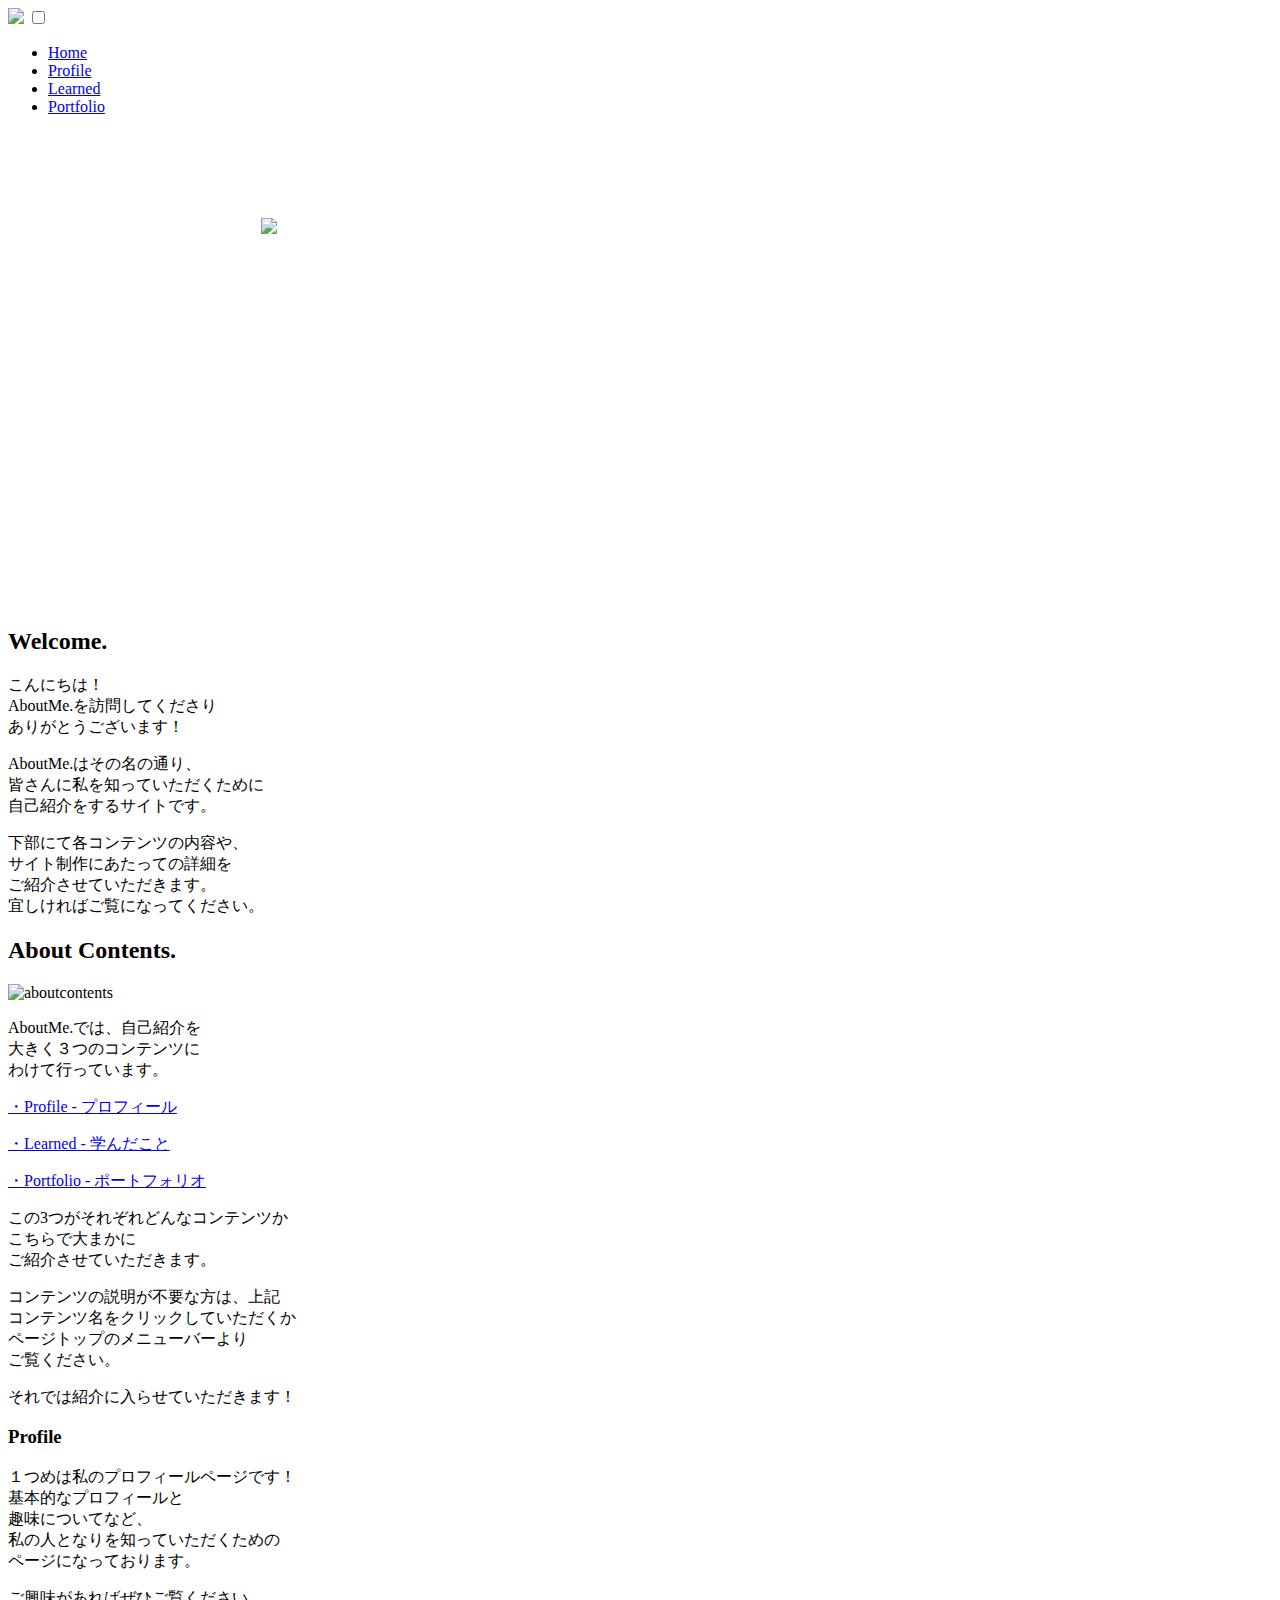
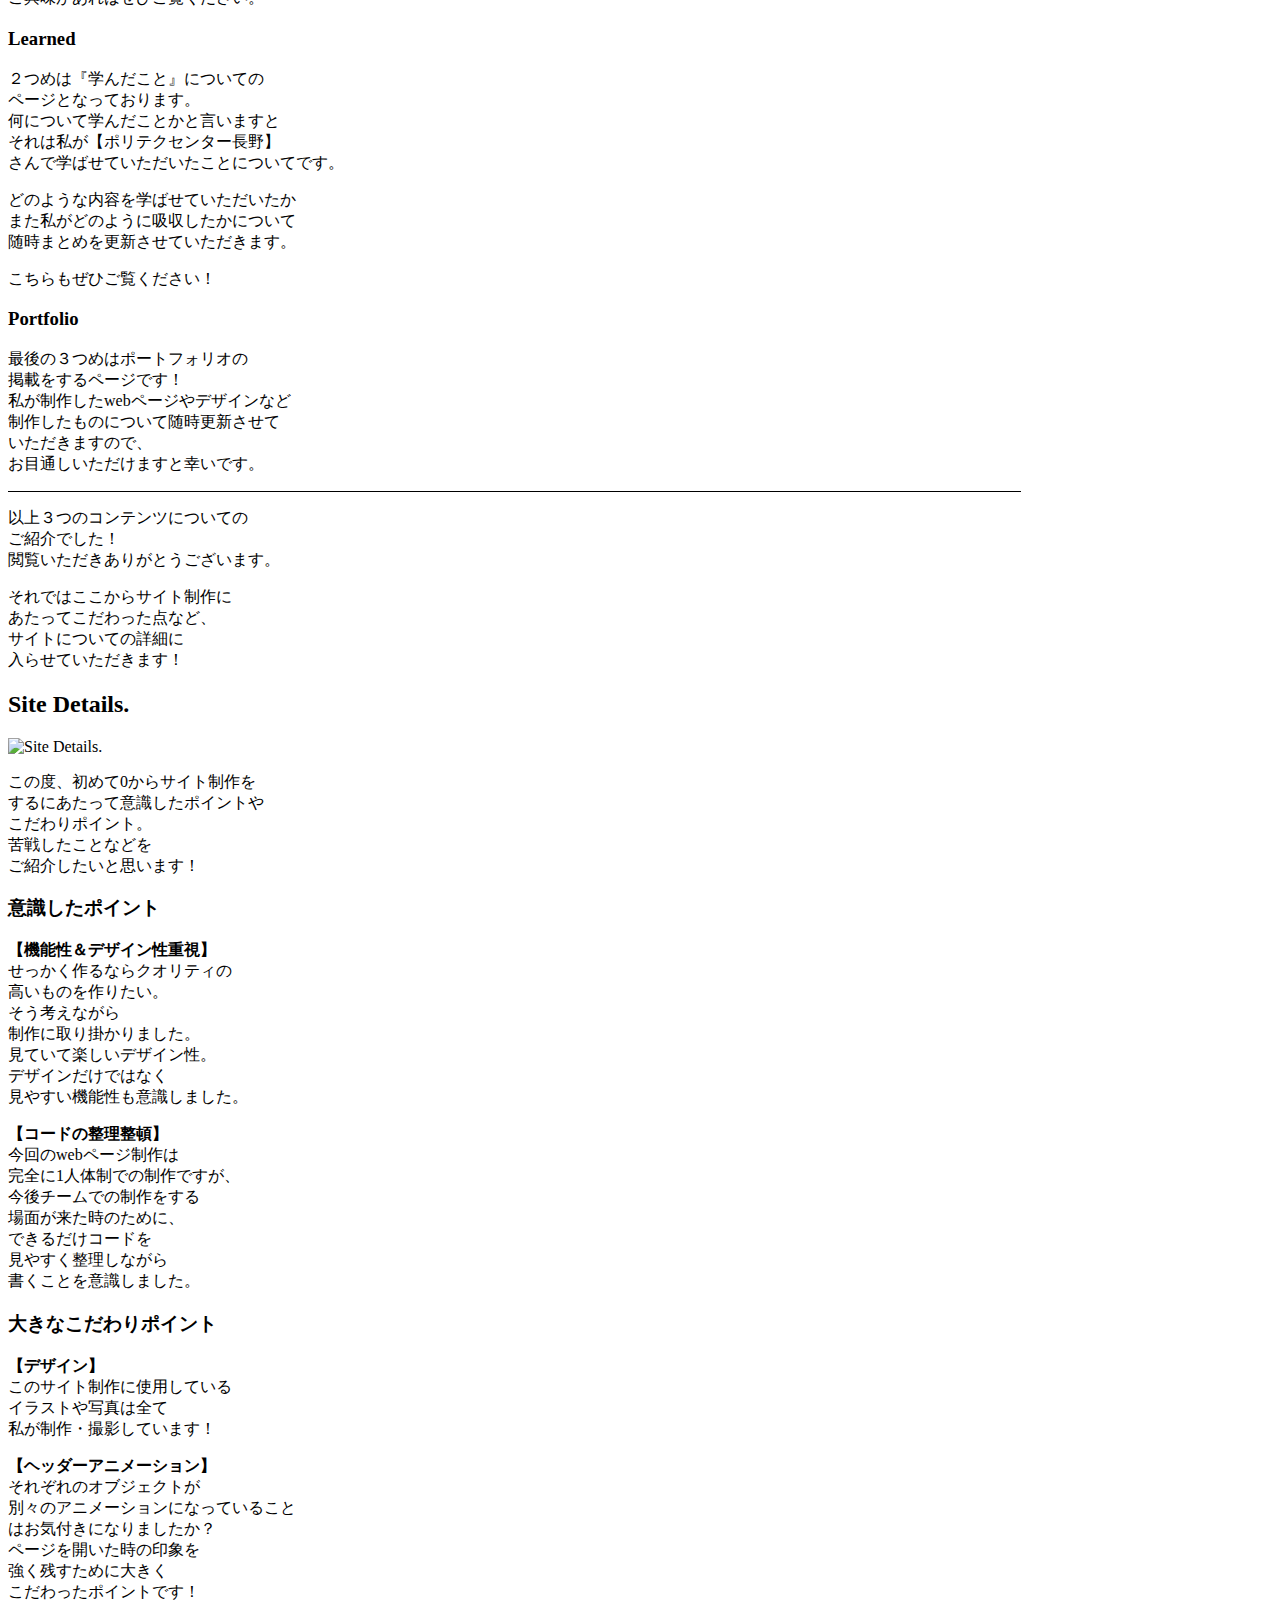
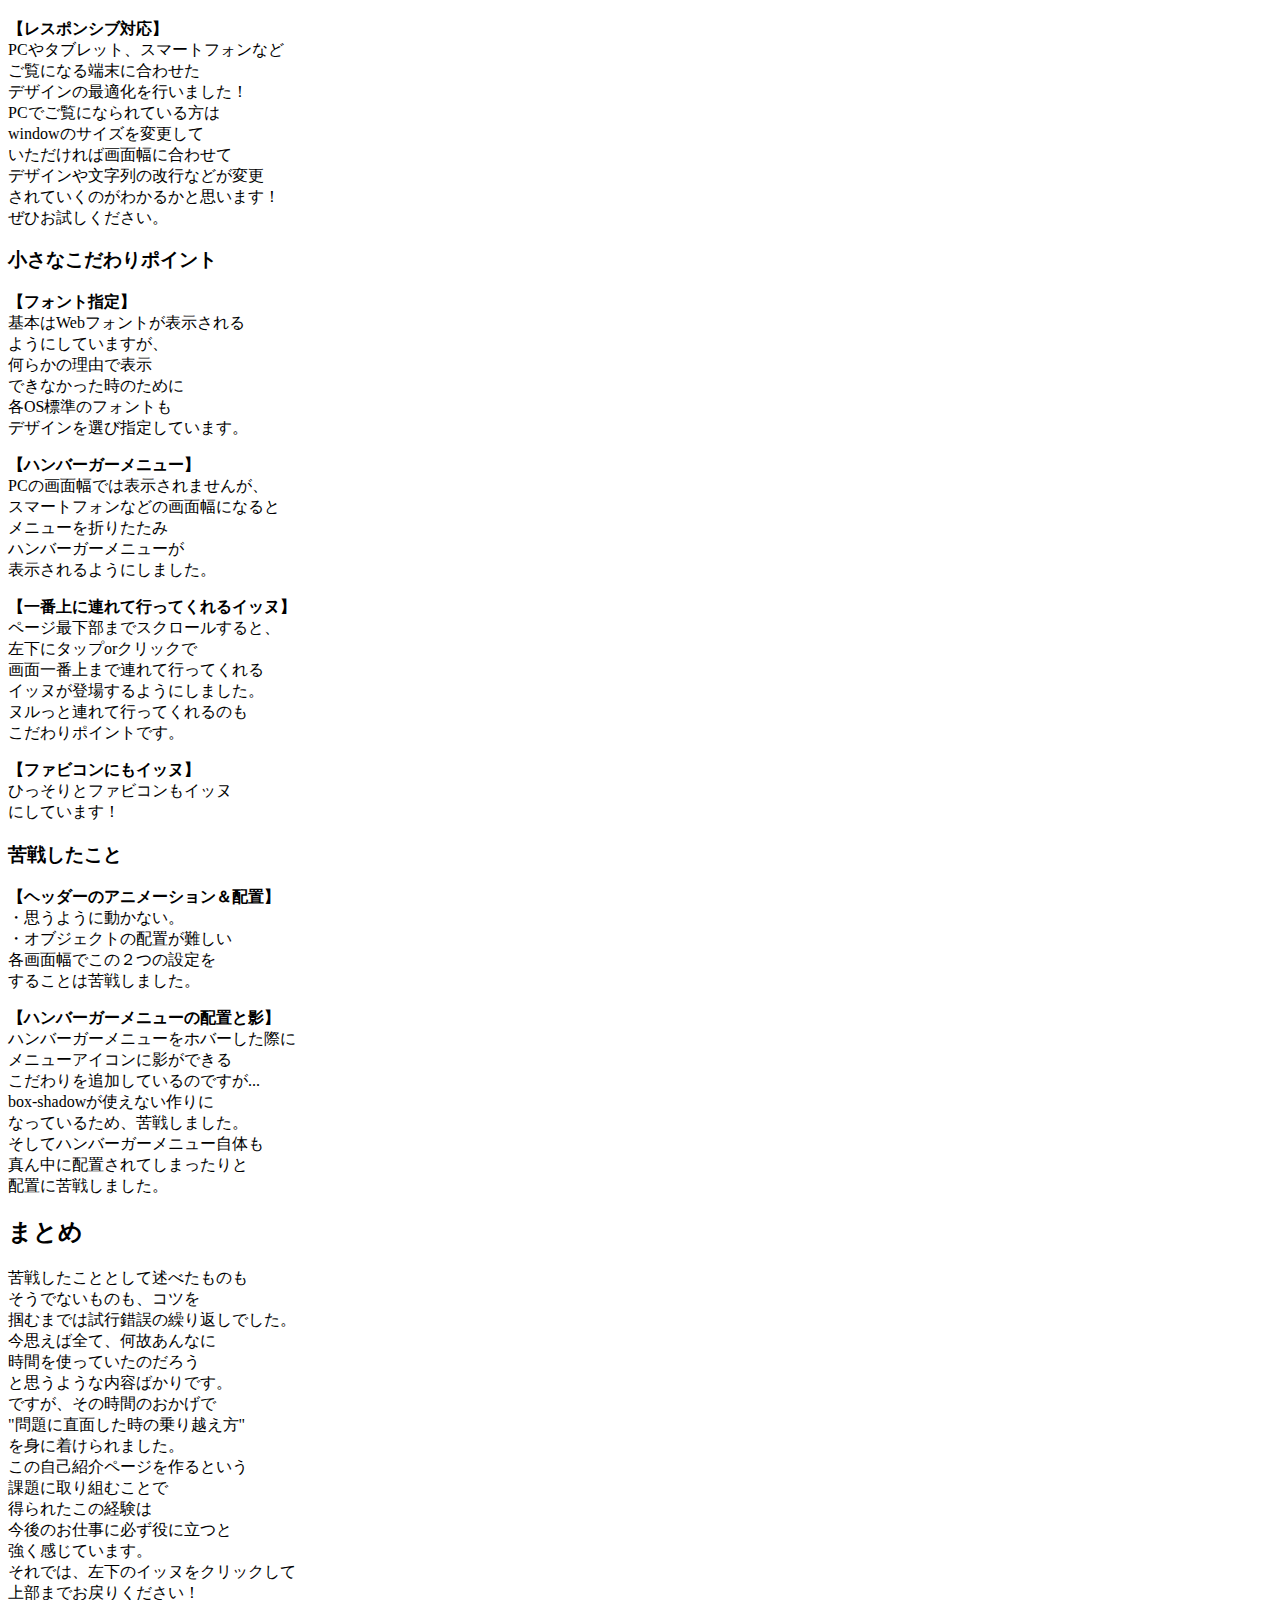
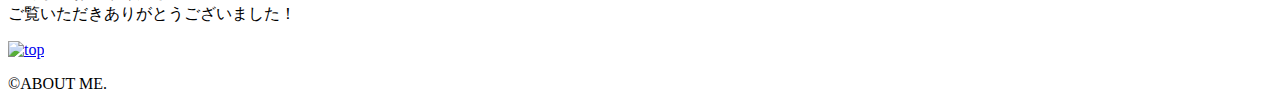
==== index.html @ 85efaa36 "Create index.html" ====
<!DOCTYPE html>
<html>
  <head>
    <meta charset="UTF-8">
    <link rel="stylesheet" type="text/css" href="style.css">
    <link rel="icon" href="favicon.ico">
    <link rel="preconnect" href="https://fonts.googleapis.com">
    <link rel="preconnect" href="https://fonts.gstatic.com" crossorigin>
    <link href="https://fonts.googleapis.com/css2?family=Kiwi+Maru&display=swap" rel="stylesheet">
    <title>ABOUT ME.</title>

    <!-- CSS OPEN -->
    <style type="text/css">

      header 
      { position: relative;
        height: 600px;    /**  ↓トップ背景画像↓  **/
        background: url("Media/sea2.jpg")  no-repeat;
        background-position:center left bottom;
        background-size: cover;
        background-attachment: fixed;
        overflow: hidden; 
      }

      header .logo-header 
      { position: absolute;
        top: 35%;
        left: 0;
        right: 0;
        display: block;
        width: 60%;
        margin: 0 auto; 
        background-size: contain;
      }

      header .fore-img 
      { position: absolute;
        top: 200px;
        left: 80%;
        width: 960px;
        height: 733px;
        margin-left: -480px;    /**  ↓トップフォアイメージ↓  **/
        background-image: url("Media/ink.png");
        background-repeat: no-repeat;
        background-position: right bottom;
        z-index: 1;
        background-size: contain;
      }

      header .back-img
      { position: absolute;
        top: 100px;
        width: 90%;
        height: 90%;          /**  ↓トップバックイメージ↓  **/
        background-image: url("Media/coffee.png");
        background-repeat: no-repeat;
        background-position: top left;
        background-size: contain;
      }

      @media screen and (max-width: 1000px) 
        { header .logo-header
          { top: 45%;
            width: 70%; }
        } 
      @media screen and (max-width: 650px) 
        { header .logo-header
          { top: 50%;
            width: 80%; }
        } 
      @media screen and (max-width: 400px) 
        { header .logo-header
          { top: 50%;
            width: 100%; }
        } 
      
      @media screen and (max-width: 1363px) 
        { header .fore-img 
          { width: 70%; }
        } 
      @media screen and (max-width: 1200px) 
        { header .fore-img 
          { top: 100px;
            left: 100%;
            height: 820px;
            margin-left: -600px;
            width: 60%; }
        } 
      @media screen and (max-width: 1120px) 
        { header .fore-img 
          { top: 100px;
            left: 100%;
            height: 790px;
            margin-left: -490px;
            width: 60%; }
        } 
      @media screen and (max-width: 1000px) 
        { header .fore-img 
          { top: 100px;
            left: 100%;
            height: 770px;
            margin-left: -440px;
            width: 60%; }
        } 
      @media screen and (max-width: 900px) 
        { header .fore-img 
          { top: 100px;
            left: 100%;
            height: 740px;
            margin-left: -390px;
            width: 60%; }
        } 
      @media screen and (max-width: 800px) 
        { header .fore-img 
          { top: 100px;
            left: 100%;
            height: 730px;
            margin-left: -360px;
            width: 60%; }
        } 
      @media screen and (max-width: 750px ) 
        { header .fore-img 
            { top: 100px;
              left: 100%;
              height: 700px;
              margin-left: -330px;
              width: 60%; }
        }
      @media screen and (max-width: 650px ) 
        { header .fore-img 
            { top: 100px;
              left: 100%;
              height: 680px;
              margin-left: -300px;
              width: 60%; }
        }
      @media screen and (max-width: 560px ) 
        { header .fore-img 
            { top: 100px;
              left: 100%;
              height: 660px;
              margin-left: -260px;
              width: 60%; }
        }
      @media screen and (max-width: 500px ) 
        { header .fore-img 
            { top: 100px;
              left: 100%;
              height: 630px;
              margin-left: -220px;
              width: 60%; }
        }
      @media screen and (max-width: 400px ) 
        { header .fore-img 
            { top: 100px;
              left: 100%;
              height: 600px;
              margin-left: -190px;
              width: 60%; }
        }

        @media screen and (max-width: 1000px) 
        { header .back-img 
          { top: 100px;
            left: -10%;
            width: 90%;
            height: 90%; }
        } 
        @media screen and (max-width: 650px) 
        { header .back-img 
          { top: 170px;
            left: -20%;
            width: 90%;
            height: 90%; }
        } 
        @media screen and (max-width: 400px) 
        { header .back-img 
          { top: 190px;
            left: -25%;
            width: 90%;
            height: 90%; }
        } 

    </style>
    <!-- CSS CLOSE -->

  </head>
  <body>

    <header>
      <!-- メニューバーOPEN -->
      <div class="c-header c-hamburger-menu"> <!--↓メニューバーロゴ↓-->
        <a href="#" class="c-header__logo"><img src="Media/logow.png"></a>
        <input type="checkbox" name="hamburger" id="hamburger" class="c-hamburger-menu__input"/>
        <label for="hamburger" class="c-hamburger-menu__bg"></label>
        <ul class="c-header__list c-hamburger-menu__list">
          <li class="c-header__list-item">
            <a href="AboutMe.html" class="c-header__list-link">Home</a>
          </li>
          <li class="c-header__list-item">
            <a href="Profile.html" class="c-header__list-link">Profile</a>
          </li>
          <li class="c-header__list-item">
            <a href="Learned.html" class="c-header__list-link">Learned</a>
          </li>
          <li class="c-header__list-item">
            <a href="Portfolio.html" class="c-header__list-link">Portfolio</a>
          </li>
        </ul>
        <label for="hamburger" class="c-hamburger-menu__button">
          <span class="c-hamburger-menu__button-mark"></span>
          <span class="c-hamburger-menu__button-mark"></span>
          <span class="c-hamburger-menu__button-mark"></span>
        </label>
      </div>
      <!-- メニューバーCLOSE -->

      <!-- ヘッダー背景OPEN -->
      <div class="back-img"></div>  <!-- ↓トップロゴ↓ -->
      <img class="logo-header" src="Media/hedlogo.png">
      <div class="fore-img"></div>
      <!-- ヘッダー背景CLOSE -->
    </header>

    <section>
      <div class="container">
        <div class="content">
          <h2 class="hp">Welcome.</h2>
          <p class="hp">こんにちは！<br>AboutMe.を訪問してくださり<br class="sp">ありがとうございます！<p>
          <p class="hp">AboutMe.はその名の通り、<br class="sp">皆さんに私を知っていただくために<br class="sp">自己紹介をするサイトです。</p>
          <p class="hp">下部にて各コンテンツの内容や、<br class="sp">サイト制作にあたっての詳細を<br class="sp">ご紹介させていただきます。
            <br>宜しければご覧になってください。</p>

          <h2 class="yoko0">About Contents.</h2>
          <img src="Media/aboutc.PNG" width="100%" height="80%" alt="aboutcontents">
          <p class="hp">AboutMe.では、自己紹介を<br class="sp">大きく３つのコンテンツに<br class="sp">わけて行っています。</p>
          <p><a href="Profile.html" class="m link">・Profile - プロフィール</a></p>
          <p><a href="Learned.html" class="m link">・Learned - 学んだこと</a></p>
          <p><a href="Portfolio.html" class="m link">・Portfolio - ポートフォリオ</a></p>
          <p class="hp">この3つがそれぞれどんなコンテンツか<br class="sp">こちらで大まかに<br class="sp">ご紹介させていただきます。</p>
          <p class="hp">コンテンツの説明が不要な方は、上記<br class="sp">コンテンツ名をクリックしていただくか<br>
                        ページトップのメニューバーより<br class="sp">ご覧ください。
          </p>
          <p class="hp">それでは紹介に入らせていただきます！</p>
          
          <h3 class="yokoyoko">Profile</h3>
          <p class="hp">１つめは私のプロフィールページです！<br>
            基本的なプロフィールと<br class="sp">趣味についてなど、<br>私の人となりを知っていただくための
            <br class="sp">ページになっております。
          </p>
          <p class="hp">ご興味があればぜひご覧ください。</p>
          <h3 class="yokoyoko">Learned</h3>
          <p class="hp">２つめは『学んだこと』についての<br class="sp">ページとなっております。<br>
            何について学んだことかと言いますと<br>それは私が【ポリテクセンター長野】<br class="sp">
            さんで学ばせていただいたことについてです。
          </p>
          <p class="hp">どのような内容を学ばせていただいたか<br>また私がどのように吸収したかについて
            <br class="sp">随時まとめを更新させていただきます。
          </p>
          <p class="hp">こちらもぜひご覧ください！</p>
          <h3 class="yokoyoko">Portfolio</h3>
          <p class="hp">最後の３つめはポートフォリオの<br class="sp">掲載をするページです！<br>
            私が制作したwebページやデザインなど<br>制作したものについて随時更新させて
            <br class="sp">いただきますので、<br>お目通しいただけますと幸いです。
          </p>
            <hr color="#000000" size="1px" width="80%" align="left" >
          <p class="hp">以上３つのコンテンツについての<br class="sp">ご紹介でした！
            <br>閲覧いただきありがとうございます。
          </p>
          <p class="hp">それではここからサイト制作に<br class="sp">あたってこだわった点など、
            <br class="sp">サイトについての詳細に<br class="sp">入らせていただきます！
          </p>
          <h2 class="yoko0">Site Details.</h2>
          <img src="Media/sited.PNG" width="100%" height="80%" alt="Site Details.">
          <p class="hp">この度、初めて0からサイト制作を<br class="sp">するにあたって意識したポイントや
            <br class="sp">こだわりポイント。
            <br>苦戦したことなどを<br class="sp">ご紹介したいと思います！
          </p>
          <h3 class="fi">意識したポイント</h3>
          <p class="hp2"><b>【機能性＆デザイン性重視】</b><br>せっかく作るならクオリティの<br class="sp">
            高いものを作りたい。<br>そう考えながら<br class="sp">制作に取り掛かりました。
            <br>見ていて楽しいデザイン性。<br class="sp">デザインだけではなく<br class="sp">見やすい機能性も意識しました。
          </p>
            <p class="hp2"><b>【コードの整理整頓】</b><br>今回のwebページ制作は<br class="sp">完全に1人体制での制作ですが、
              <br>今後チームでの制作をする<br class="sp">場面が来た時のために、<br class="sp">できるだけコードを<br>
              見やすく整理しながら<br class="sp">書くことを意識しました。
            </p>
          <h3 class="fi">大きなこだわりポイント</h3>
          <p class="hp2"><b>【デザイン】</b><br>このサイト制作に使用している<br class="sp">イラストや写真は全て
            <br class="sp">私が制作・撮影しています！
          </p>
          <p class="hp2"><b>【ヘッダーアニメーション】</b><br>それぞれのオブジェクトが<br class="sp">
            別々のアニメーションになっていること<br class="sp">はお気付きになりましたか？<br>
            ページを開いた時の印象を<br class="sp">強く残すために大きく<br class="sp">こだわったポイントです！
          </p>
          <p class="hp2"><b>【レスポンシブ対応】</b><br>PCやタブレット、スマートフォンなど<br class="sp">
            ご覧になる端末に合わせた<br class="sp">デザインの最適化を行いました！<br>
            PCでご覧になられている方は<br class="sp">windowのサイズを変更して<br class="sp">いただければ画面幅に合わせて
            <br>デザインや文字列の改行などが変更<br class="sp">されていくのがわかるかと思います！<br class="sp">ぜひお試しください。
          </p>
          <h3 class="fi">小さなこだわりポイント</h3>
          <p class="hp2"><b>【フォント指定】</b><br>基本はWebフォントが表示される<br class="sp">
            ようにしていますが、<br class="sp">何らかの理由で表示<br class="sp">できなかった時のために<br>
            各OS標準のフォントも<br class="sp">デザインを選び指定しています。
          </p>
          <p class="hp2"><b>【ハンバーガーメニュー】</b><br>PCの画面幅では表示されませんが、<br class="sp">
            スマートフォンなどの画面幅になると<br class="sp">メニューを折りたたみ<br>ハンバーガーメニューが
            <br class="sp">表示されるようにしました。
          </p>
          <p class="hp2"><b>【一番上に連れて行ってくれるイッヌ】</b><br>ページ最下部までスクロールすると、<br class="sp">
            左下にタップorクリックで<br class="sp">画面一番上まで連れて行ってくれる<br>イッヌが登場するようにしました。<br class="sp">
            ヌルっと連れて行ってくれるのも<br class="sp">こだわりポイントです。
          </p>
          <p class="hp2"><b>【ファビコンにもイッヌ】</b><br>ひっそりとファビコンもイッヌ<br class="sp">にしています！</p>
          <h3 class="fi">苦戦したこと</h3>
          <p class="hp2"><b>【ヘッダーのアニメーション＆配置】</b><br>・思うように動かない。
            <br>・オブジェクトの配置が難しい<br>各画面幅でこの２つの設定を<br class="sp">することは苦戦しました。</p>
          <p class="hp2"><b>【ハンバーガーメニューの配置と影】</b><br>ハンバーガーメニューをホバーした際に<br class="sp">
            メニューアイコンに影ができる<br class="sp">こだわりを追加しているのですが...<br>
            box-shadowが使えない作りに<br class="sp">なっているため、苦戦しました。<br>そしてハンバーガーメニュー自体も
            <br class="sp">真ん中に配置されてしまったりと<br class="sp">配置に苦戦しました。
          </p>

          <h2 class="mat">まとめ</h2>
          <p class="hp">苦戦したこととして述べたものも<br class="sp">そうでないものも、コツを<br class="sp">
            掴むまでは試行錯誤の繰り返しでした。<br>今思えば全て、何故あんなに<br class="sp">時間を使っていたのだろう
            <br class="sp">と思うような内容ばかりです。
            <br>ですが、その時間のおかげで<br class="sp">"問題に直面した時の乗り越え方"<br class="sp">を身に着けられました。
            <br>この自己紹介ページを作るという<br class="sp">課題に取り組むことで<br class="sp">
            得られたこの経験は<br>今後のお仕事に必ず役に立つと<br class="sp">強く感じています。<br>
            それでは、左下のイッヌをクリックして<br class="sp">上部までお戻りください！<br>
            ご覧いただきありがとうございました！
          </p>
        </div>
      </div>
    </section>

      <!-- Javascript OPEN -->
    <script>
      var logo = document.querySelector('.logo-header'),
          blurredimg = document.querySelector('.back-img'),
          foreimg = document.querySelector('.fore-img');
          window.addEventListener
          ('scroll', function() 
            { var scrolled = window.scrollY;
              logo.style.transform = "translate(0px," + scrolled/1 +"%)";
              blurredimg.style.transform = "translate(0px," + scrolled/10 +"%)";
              foreimg.style.transform = "translate(0px,-" + scrolled/80 +"%)";
            }
          );

      var forEach = function (array, callback)
       { for (var i = 0; i < array.length; i++) 
        { callback.call(null, i, array[i]);}
       };
    </script>
      <!-- Javascript CLOSE -->




    <footer>                          <!--↓topボタン↓-->
    <a class="top" href="#top"><img src="Media/inu.png" alt="top"></a>
    <p class="copyright">&copy;ABOUT ME.</p>
    </div>
    </footer>

  </body>
</html>
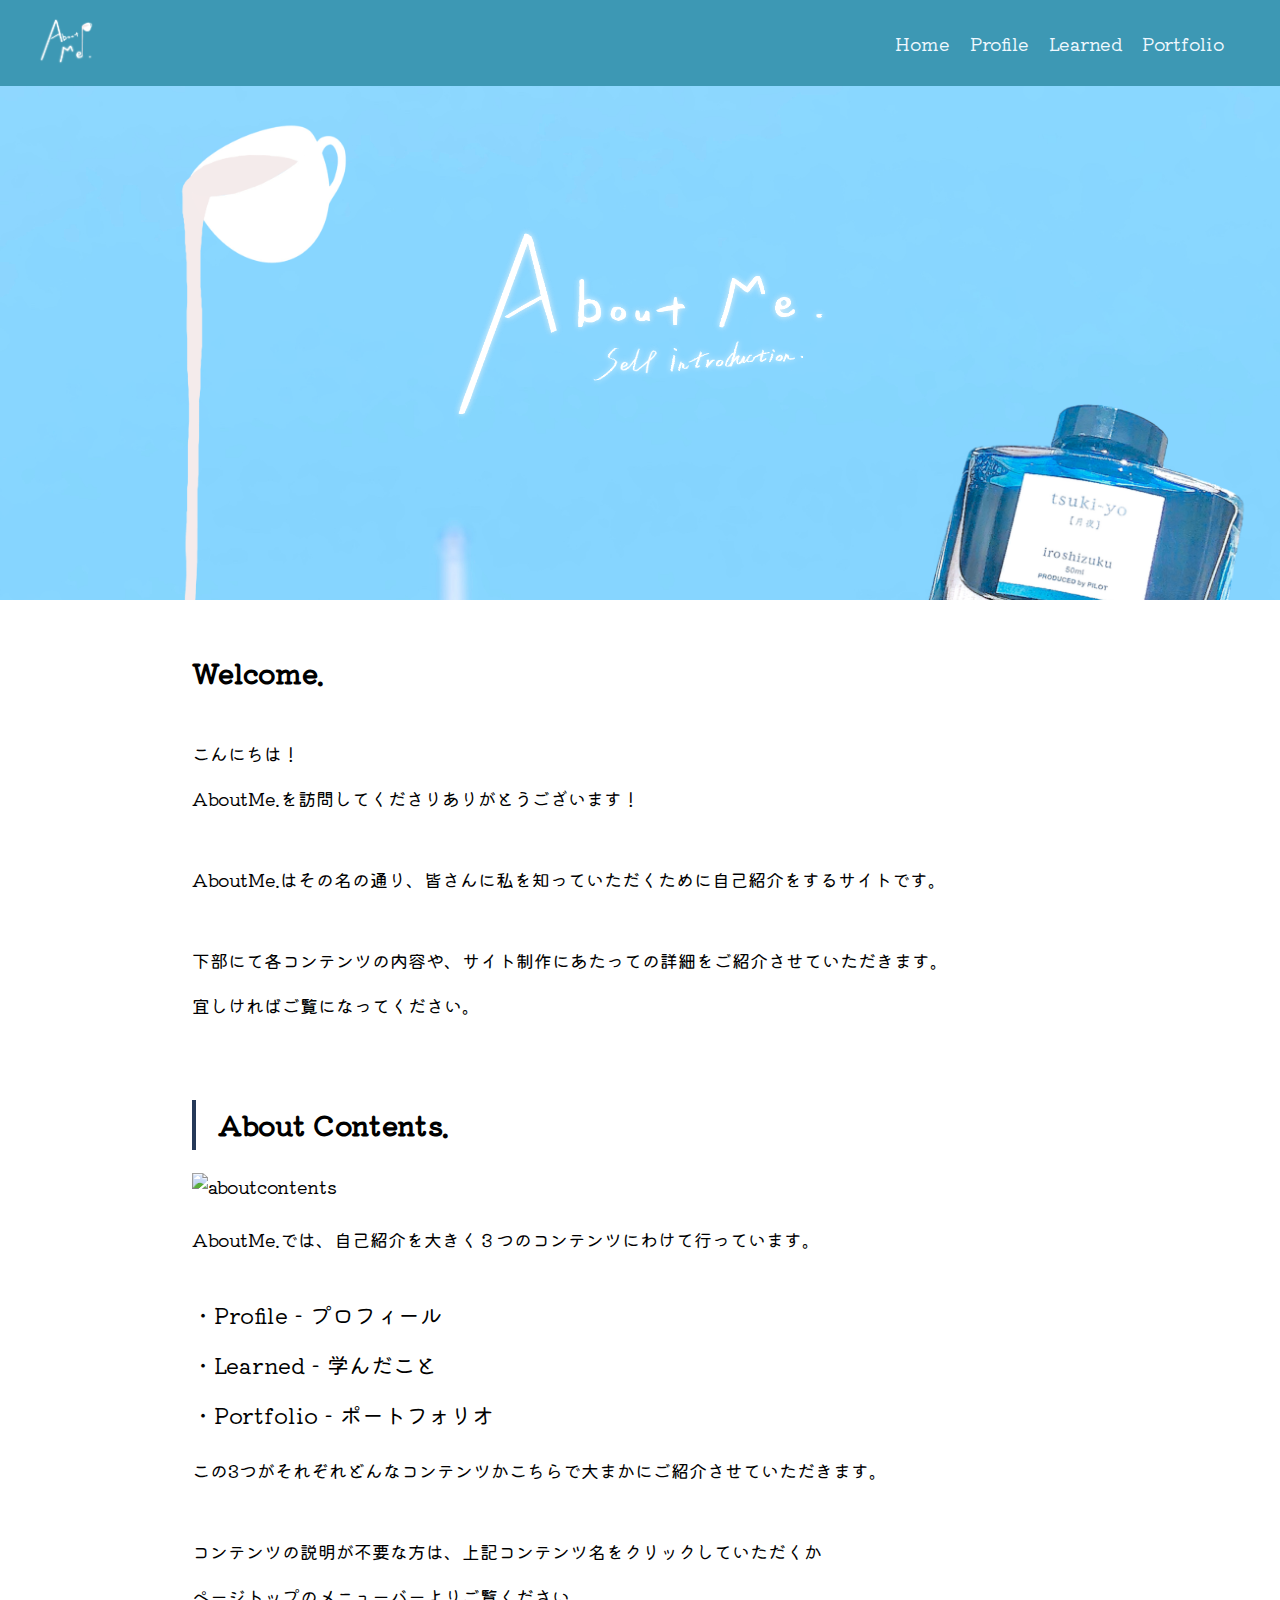
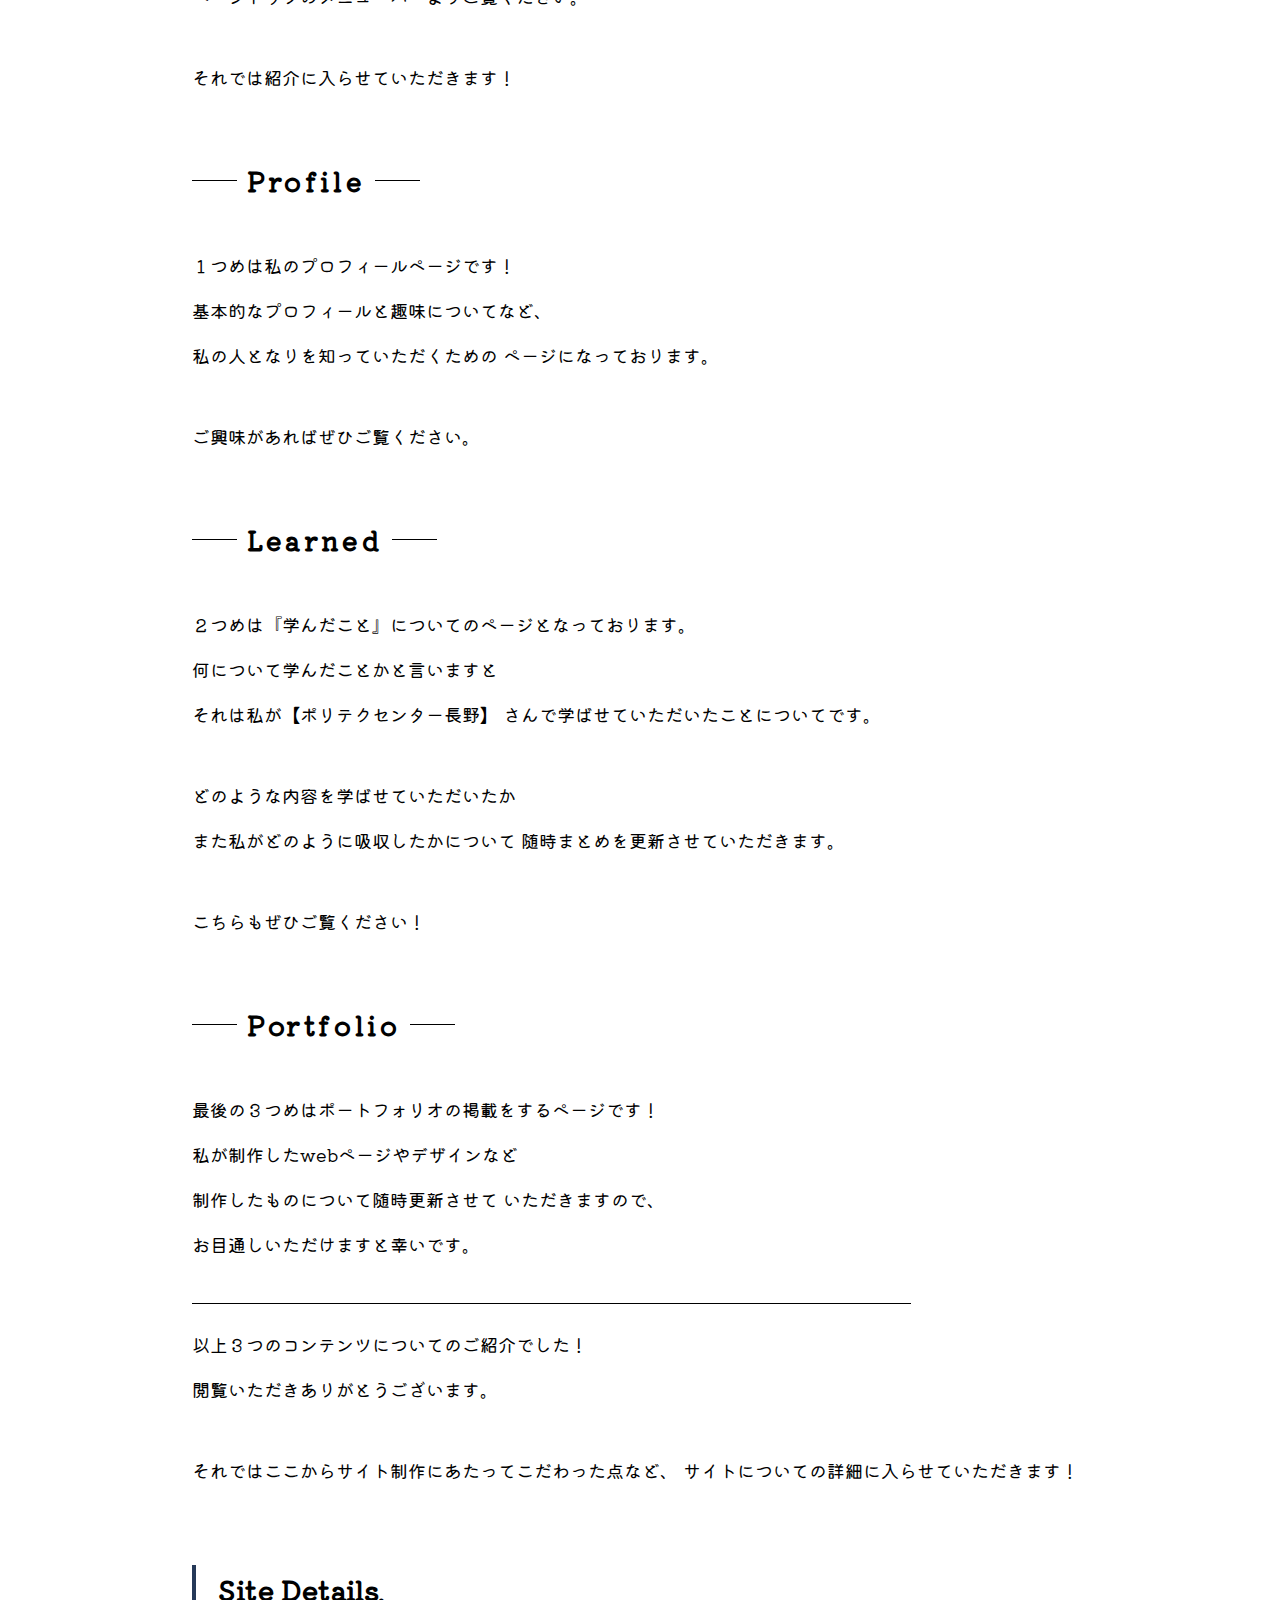
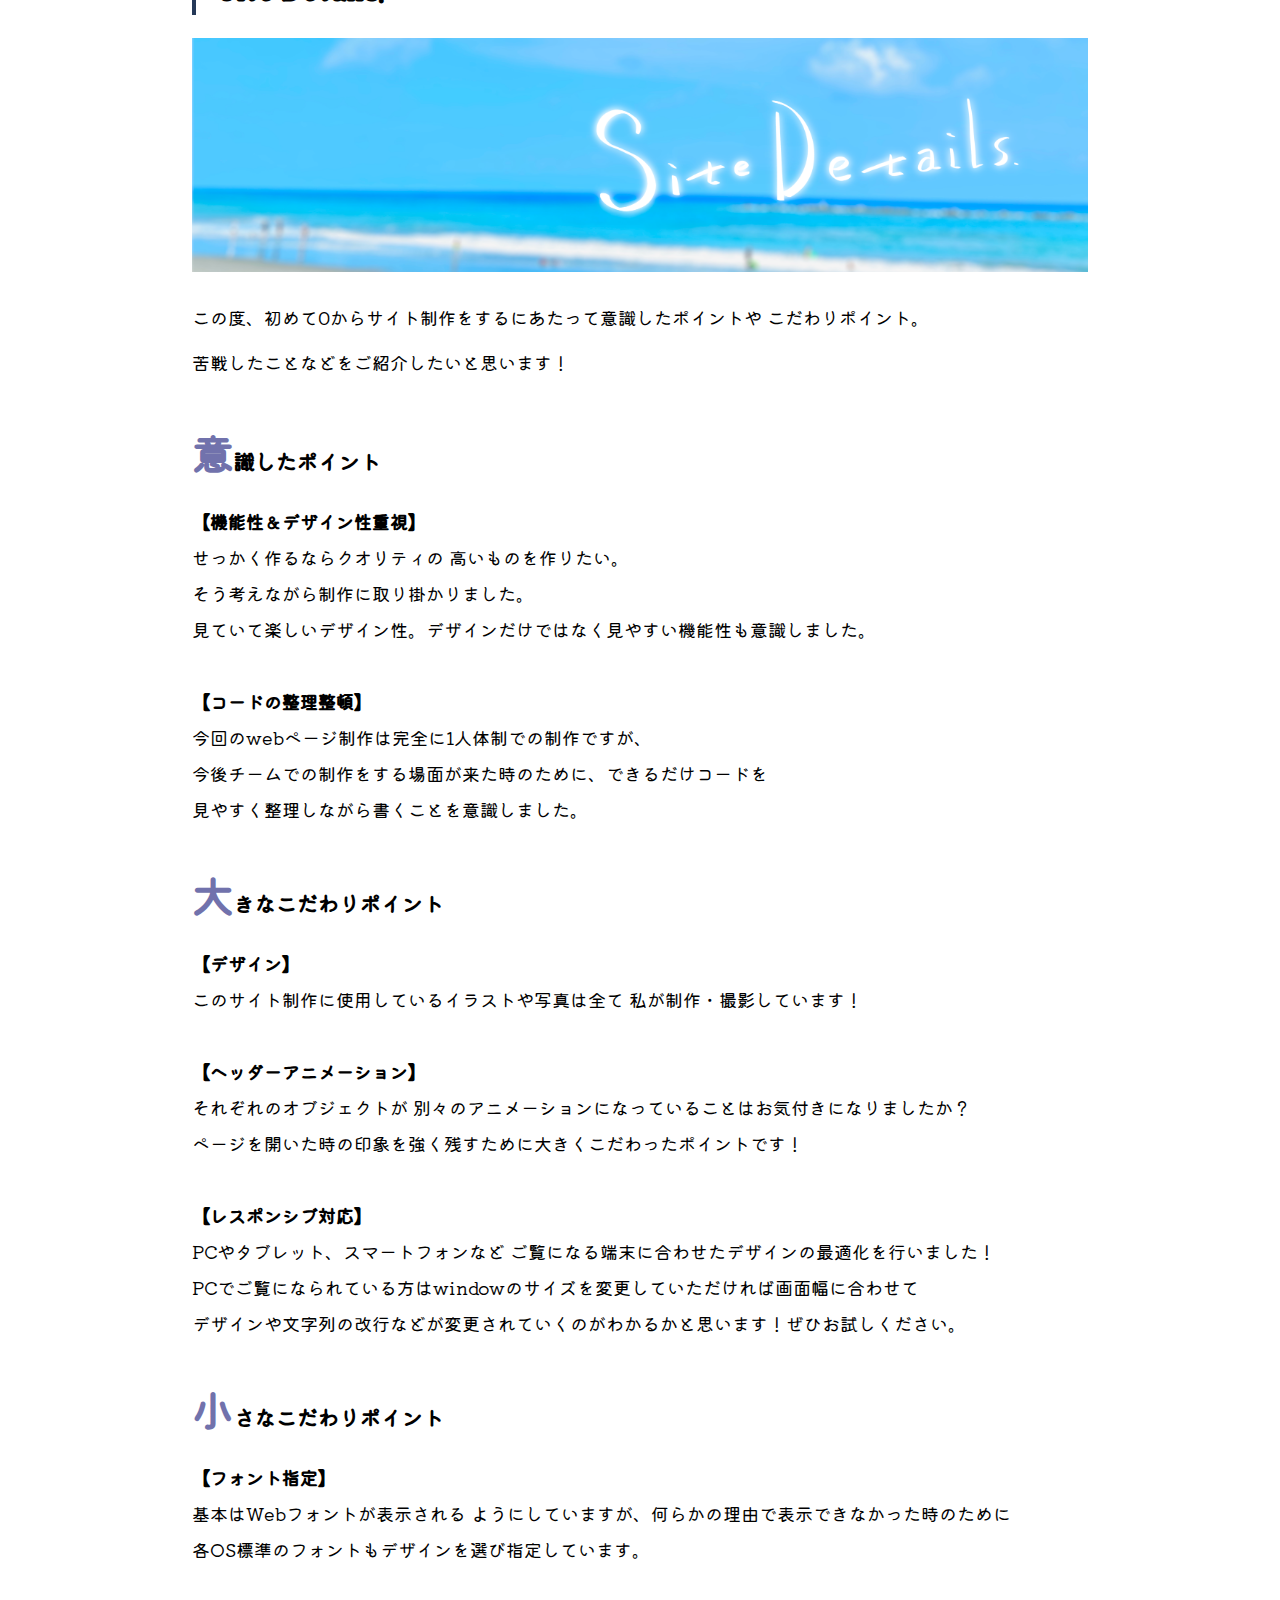
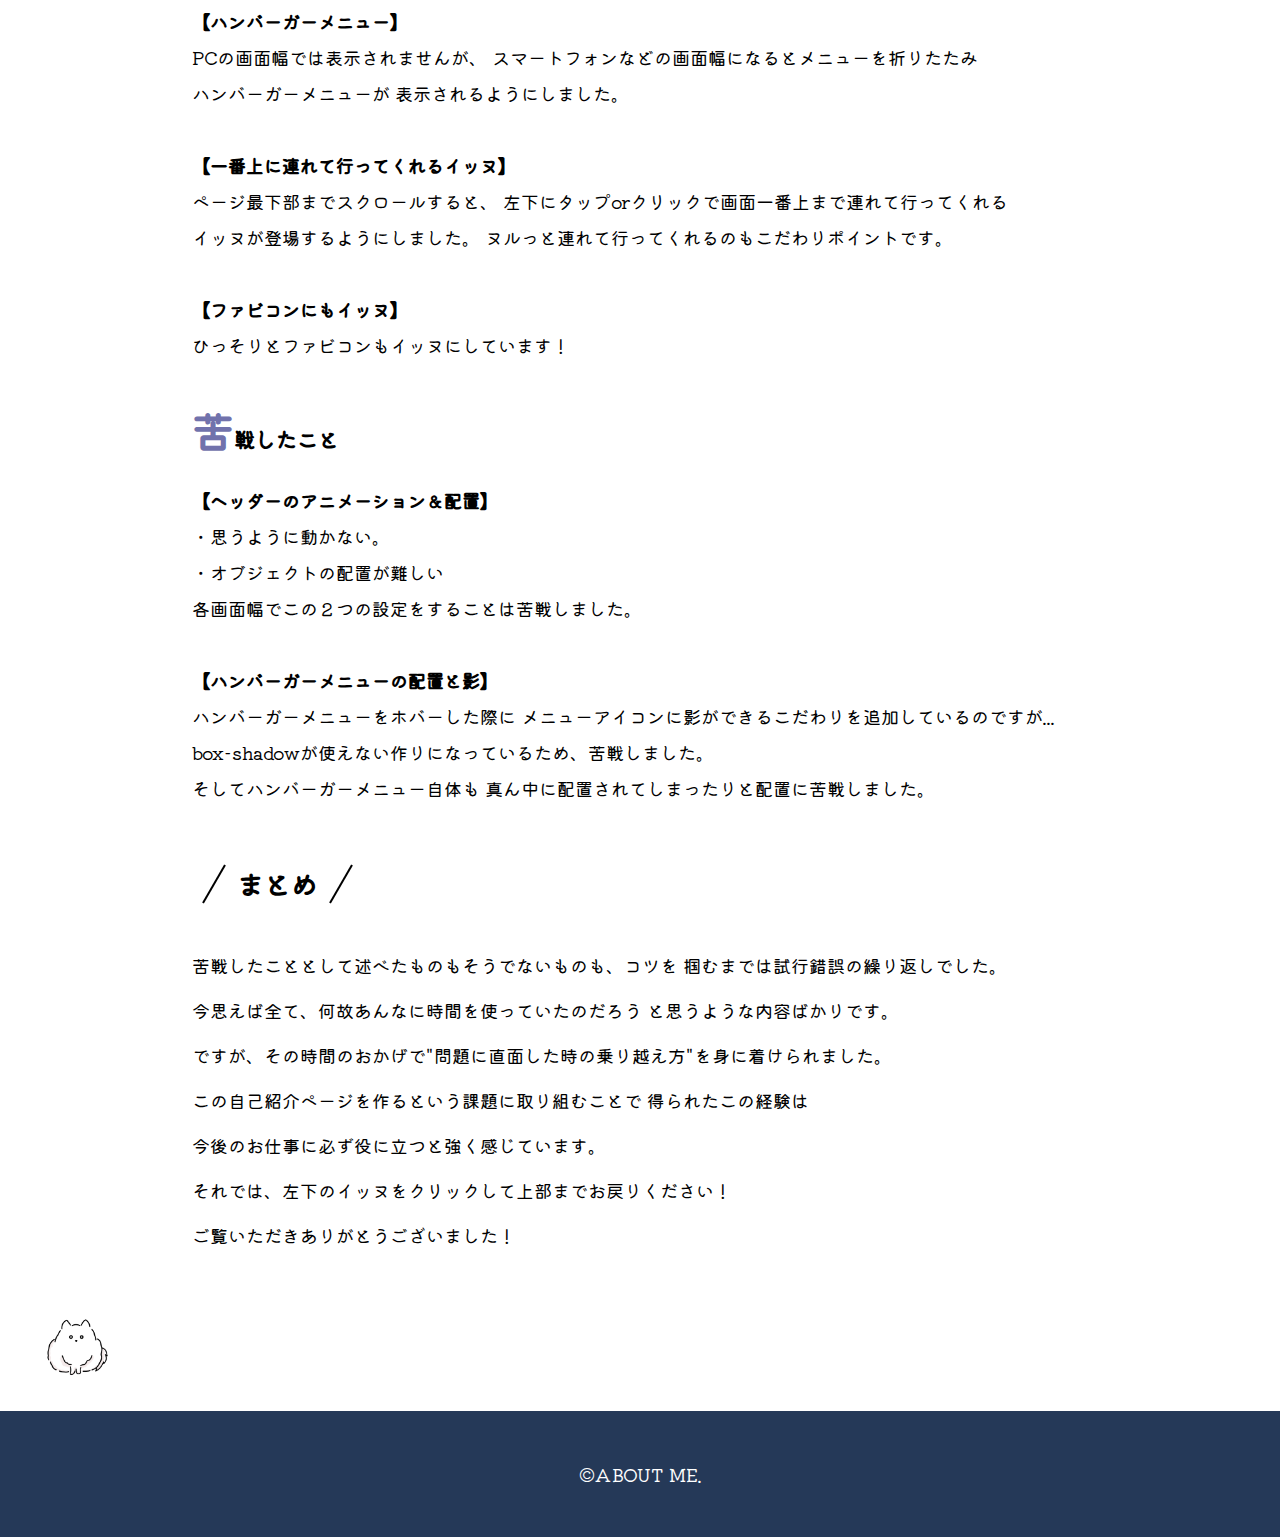
==== commit 19fc7090: "Update index.html" ====
--- a/index.html
+++ b/index.html
@@ -195,7 +195,7 @@
         <label for="hamburger" class="c-hamburger-menu__bg"></label>
         <ul class="c-header__list c-hamburger-menu__list">
           <li class="c-header__list-item">
-            <a href="AboutMe.html" class="c-header__list-link">Home</a>
+            <a href="index.html" class="c-header__list-link">Home</a>
           </li>
           <li class="c-header__list-item">
             <a href="Profile.html" class="c-header__list-link">Profile</a>
--- a/style.css
+++ b/style.css
@@ -0,0 +1,296 @@
+       html
+      { font-size: 18px; font-family: "Kiwi Maru", serif,"HanziPen TC",SimSun,"游ゴシック";
+        scroll-behavior: smooth;}
+      .m
+      { font-size: 22px;}
+      .l
+      { font-size: 26px;}
+
+      .c-header 
+      { align-items: center;
+        background-color: #3D98B4;  /**  メニューバーカラー  **/
+        box-sizing: border-box;
+        display: flex;
+        justify-content: space-between;
+        padding: 1rem 2rem;
+        width: 100%; 
+      }
+      .c-header__logo 
+      { height: 50px; width: 60px; }
+
+      .c-header__list 
+      { box-sizing: border-box;
+        display: flex;
+        margin: 0;
+        padding: 0; 
+      }
+      .c-header__list-item 
+      { list-style: none;
+        text-decoration: none; 
+      }
+      .c-header__list-link 
+      { color: aliceblue;    /**  メニューバーフォントカラー  **/
+        display: block;
+        margin-right: 20px; 
+        text-decoration: none;
+        padding: 10px 0px;  
+      }
+      .c-header__list-link:hover 
+      { color: rgb(180, 166, 206); }    /**  メニューバーホバーフォントカラー  **/
+
+      /** ハンバーガーメニュー OPEN  **/
+
+      .c-hamburger-menu 
+      { position: relative; }
+
+      @media screen and (max-width: 750px) 
+      { .c-hamburger-menu__list 
+        { background: url(Media/light.JPG);   /**  ハンバーガー背景画像  **/
+          background-size: cover;
+          background-position:center;
+          align-items: flex-start;
+          display: flex;
+          flex-direction: column;
+          left: 0;
+          padding: 2rem; 
+          position: absolute;
+          transform: translateX(-120%);
+          transition: 0.3s; 
+          top: 100%;
+          width: 100%;
+          z-index: 100; }
+        
+        #hamburger:checked ~ .c-hamburger-menu__list 
+        { transform: translateX(0%);
+          transition: 0.3s; }
+      }
+      .c-hamburger-menu__input 
+      { display: none; }
+      
+      .c-hamburger-menu__bg 
+      { cursor: pointer;
+        display: none;
+        height: 100vh;
+        left: 0;
+        opacity: 0.4;
+        position: absolute;
+        top: 0;
+        width: 100%;
+        z-index: -1;
+      }
+
+      #hamburger:checked ~ .c-hamburger-menu__bg 
+      { display: block; }
+
+      .c-hamburger-menu__button 
+      { display: none; }
+
+      @media screen and (max-width: 750px) 
+      { .c-hamburger-menu__button 
+        { align-items: center;
+          appearance: none;
+          background-color: transparent;
+          border: none;
+          cursor: pointer;
+          display: flex;
+          flex-direction: column;
+          gap: 5px; 
+          height: 32px; 
+          justify-content: center;
+          width: 32px; 
+        }
+      }
+
+      .c-hamburger-menu__button-mark 
+      { background-color: aliceblue;     /**  ハンバーガーメニューカラー  **/
+        display: block;
+        height: 1px; 
+        transition: 0.3s; 
+        width: 20px; 
+      }
+
+      .c-hamburger-menu__button:hover,
+      .c-hamburger-menu__button:focus
+      { filter: drop-shadow(2px 1.5px 3px rgb(21, 7, 105) )}    /**  ハンバーガーホバーカラー  **/
+
+      @media screen and (max-width: 750px) 
+      { #hamburger:checked ~ .c-hamburger-menu__button
+        .c-hamburger-menu__button-mark:nth-of-type(1) 
+        { transform: translate(2px, 1px) rotate(45deg); 
+          transform-origin: 0%; 
+        }
+       #hamburger:checked ~ .c-hamburger-menu__button
+       .c-hamburger-menu__button-mark:nth-of-type(2) 
+        { opacity: 0;}
+       #hamburger:checked ~ .c-hamburger-menu__button
+       .c-hamburger-menu__button-mark:nth-of-type(3) 
+        { transform: translate(2px, 3px) rotate(-45deg); 
+          transform-origin: 0%; 
+        }
+      }
+
+      /** ハンバーガーメニュー CLOSE  **/
+
+      .container
+      { width: 70%;
+        max-width: 960px;
+        margin-right: auto;
+        margin-left: auto;
+      }
+      
+      .content 
+      { margin: 50px auto; }
+
+      img 
+      { max-width: 100%; object-fit: cover; }
+
+      .img-shadow img
+      { box-shadow: 0 4px 10px rgba(0, 0, 0, 0.2); }
+
+
+      body 
+      { margin: 0; padding: 0; }
+
+      .yoko 
+      { margin-top: 6rem;
+        margin-bottom: 2rem;
+        line-height: 2.8rem;
+        padding: 0 0.8em;
+        color: #000000;
+        background: transparent;
+        border-left: solid 4px #253958; }
+
+      .yoko0 
+      { margin-top: 4rem;
+        line-height: 2.8rem;
+        padding: 0 0.8em;
+        color: #000000;
+        background: transparent;
+        border-left: solid 4px #253958; }
+
+      .yokoyoko 
+      { font-size: 26px;
+        letter-spacing: .2rem;
+        position: relative;
+        display: inline-block;
+        padding: 0 55px; }
+      .yokoyoko:before, .yokoyoko:after 
+      { content: '';
+        position: absolute;
+        top: 50%;
+        display: inline-block;
+        width: 45px;
+        height: 1px;
+        background-color: black; }
+      .yokoyoko:before {left:0;}
+      .yokoyoko:after {right: 0;}
+
+      .fi:first-letter 
+      { font-size: 2em;
+        color: #7172ac; }
+
+      .mat
+      { position: relative;
+        display: inline-block;
+        padding: 0 45px; }
+      .mat:before, .mat:after 
+      { content: '';
+        position: absolute;
+        top: 50%;
+        display: inline-block;
+        width: 44px;
+        height: 2px;
+        background-color: black;
+        -webkit-transform: rotate(-60deg);
+        transform: rotate(-60deg); }
+      .mat:before { left:0; }
+      .mat:after { right: 0; }
+
+      .link
+      { color: #000000;
+        text-decoration: none;}
+      .link:hover 
+      { color: #3D98B4; }
+
+      .hp
+      { margin-bottom: 2rem;
+        line-height: 2.5rem; }
+      
+      .hp2
+      { margin-bottom: 2rem;
+        line-height: 2rem; }
+
+      .hp3
+      { margin-bottom: 4rem;
+        line-height: 4rem; }
+
+      .hpp
+      { font-size: 22px;
+        margin-bottom: 2rem;
+        line-height: 3rem; }
+      @media (max-width: 600px) 
+      { .hpp { font-size: 18px; } }
+
+
+      .sp 
+      { display: none; }
+      @media (max-width: 600px) 
+      { .sp { display: block; } }
+
+      .flexp { display: flex; }
+      .flexp .image 
+      { width: 50%;
+        margin: 0;
+        padding: 0;
+        overflow: hidden;
+        position: relative; }
+      .flexp .right 
+      { margin: 0 0 0 20px;
+        padding: 0; }
+      .flexp .title 
+      { margin-bottom: 0px;
+        padding: 0;
+        font-weight: bold;
+        font-size: 22px; }
+      .flexp .text 
+      { font-size: 24px;
+        margin: 10px 0 0 ;
+        padding-left: 2rem;
+        line-height: 3rem; }
+      @media screen and (max-width:800px) 
+      { .flexp .text 
+        { font-size: 18px; line-height: 2rem; }
+      }	
+      @media screen and (max-width:650px) 
+      { .flexp .text 
+        { font-size: 12px; padding-left: 0; line-height: 1rem;}
+      }
+
+      @media(min-width:801px)
+      {.flex
+      { display: flex;
+        justify-content: space-between; }
+      .flex>p
+      { width: 49%; }
+      }
+
+      .copyright
+      { padding-top: 50px;
+        padding-bottom: 50px;
+        margin: 0;
+        background-color: #253958;
+        color: #FFFFFF;
+        text-align: center; 
+      }
+
+       @keyframes progress 
+       { 0% {bottom: -120px;}
+        40% {bottom: -120px;}
+        45% {bottom: 0px;}
+        50% {bottom: 20px;}
+        100% {bottom: 20px;}
+      }
+     
+      footer .top img
+      { height: 80px; width: 80px; margin-left: 2rem; margin-bottom: 1rem;
+        animation: progress linear; animation-timeline: scroll();transition: bottom 1s ease; z-index: 2;}
